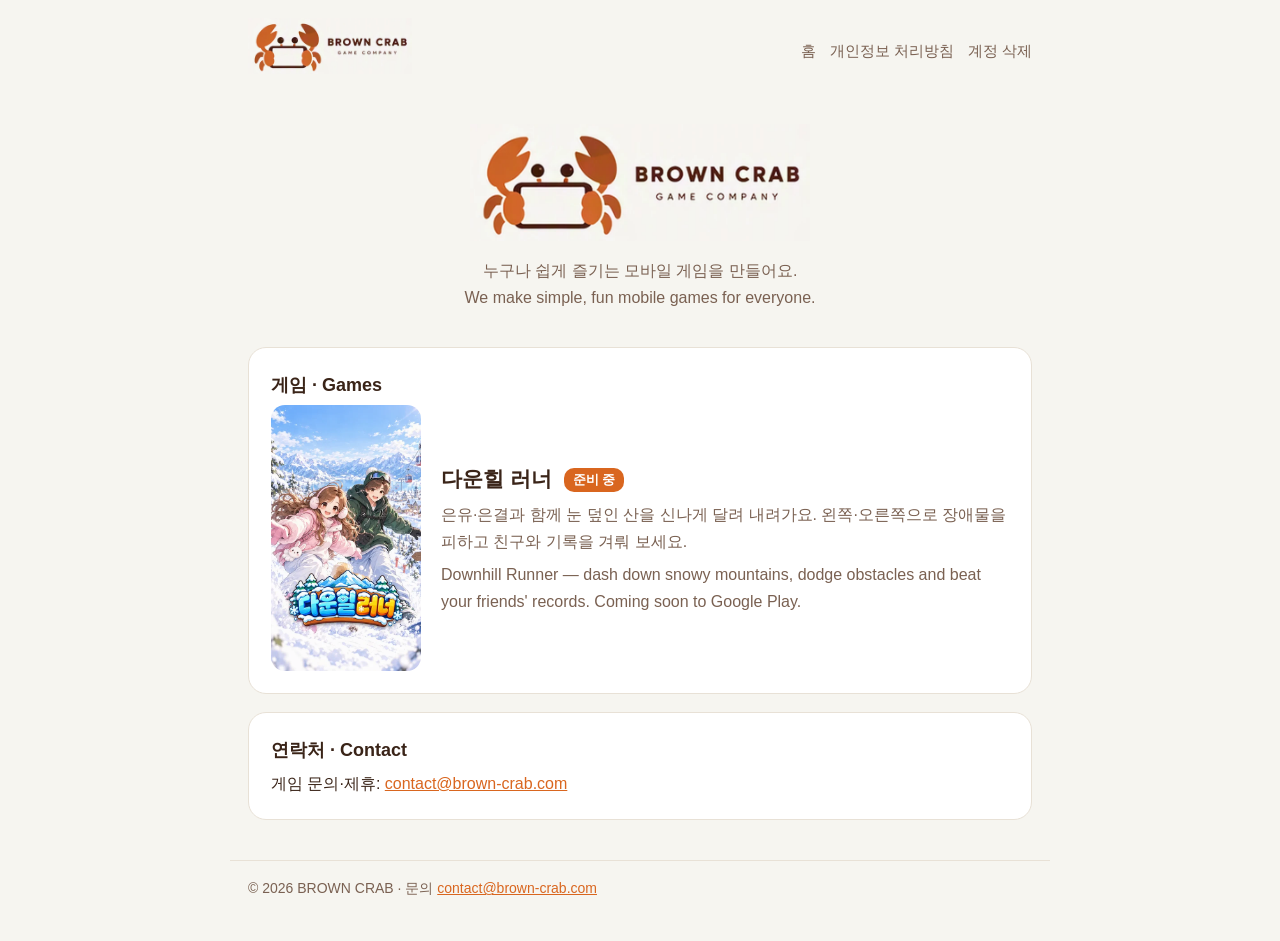
==== index.html @ 07359dce "BROWN CRAB 회사 홈페이지: 소개·개인정보 처리방침·계정 삭제 안내 (brown-crab.com) Co-Authored-By: Claude Opus 5.5 <noreply@" ====
<!doctype html><html lang="ko"><head><meta charset="utf-8"><meta name="viewport" content="width=device-width, initial-scale=1"><link rel="icon" href="img/favicon-32.png"><link rel="apple-touch-icon" href="img/icon-180.png"><link rel="stylesheet" href="style.css">
<title>BROWN CRAB — Game Company</title>
<meta name="description" content="BROWN CRAB은 누구나 쉽게 즐기는 모바일 게임을 만드는 게임 회사예요.">
</head><body><header><a href="./"><img src="img/logo.webp" alt="BROWN CRAB"></a><nav><a href="./">홈</a><a href="privacy.html">개인정보 처리방침</a><a href="delete.html">계정 삭제</a></nav></header>
<main>
<section class="hero"><img src="img/logo.webp" alt="BROWN CRAB GAME COMPANY"><p>누구나 쉽게 즐기는 모바일 게임을 만들어요.<br>We make simple, fun mobile games for everyone.</p></section>
<section class="card"><h2 style="margin-top:0">게임 · Games</h2>
<div class="game"><img src="img/downhill.webp" alt="다운힐 러너"><div><h3>다운힐 러너 <span class="tag">준비 중</span></h3><p>은유·은결과 함께 눈 덮인 산을 신나게 달려 내려가요. 왼쪽·오른쪽으로 장애물을 피하고 친구와 기록을 겨뤄 보세요.</p><p style="margin-top:6px">Downhill Runner — dash down snowy mountains, dodge obstacles and beat your friends' records. Coming soon to Google Play.</p></div></div>
</section>
<section class="card"><h2 style="margin-top:0">연락처 · Contact</h2><p style="margin:0">게임 문의·제휴: <a href="mailto:contact@brown-crab.com">contact@brown-crab.com</a></p></section>
</main><footer>© 2026 BROWN CRAB · 문의 <a href="mailto:contact@brown-crab.com">contact@brown-crab.com</a></footer></body></html>
---- style.css ----
:root{--bg:#F6F5F0;--ink:#3A2418;--sub:#7A6152;--accent:#D9661F;--card:#fff;--line:#E8E1D6}
*{box-sizing:border-box}
body{margin:0;background:var(--bg);color:var(--ink);font:16px/1.7 -apple-system,BlinkMacSystemFont,'Apple SD Gothic Neo','Noto Sans KR',sans-serif;word-break:keep-all}
a{color:var(--accent)}
header,main,footer{max-width:820px;margin:0 auto;padding:0 18px}
header{display:flex;align-items:center;justify-content:space-between;gap:12px;padding-top:18px;padding-bottom:6px}
header img{height:56px;width:auto}
nav a{margin-left:14px;color:var(--sub);text-decoration:none;font-size:15px}
nav a:hover{color:var(--accent)}
.hero{text-align:center;padding:36px 0 18px}
.hero img{width:340px;max-width:90%}
.hero p{color:var(--sub);margin:8px 0 0}
.card{background:var(--card);border:1px solid var(--line);border-radius:18px;padding:22px;margin:18px 0}
.game{display:flex;gap:20px;align-items:center}
.game img{width:150px;border-radius:14px;flex:none}
.game h3{margin:0 0 4px;font-size:21px}
.game p{margin:0;color:var(--sub)}
.tag{display:inline-block;font-size:13px;color:#fff;background:var(--accent);border-radius:10px;padding:1px 9px;margin-left:6px;vertical-align:2px}
h1{font-size:24px;margin:24px 0 4px}
h2{font-size:18px;margin:26px 0 4px}
.doc p,.doc li{color:#4A3529}
.doc ul{padding-left:20px;margin:4px 0}
.upd{color:var(--sub);font-size:14px}
footer{color:var(--sub);font-size:14px;border-top:1px solid var(--line);margin-top:40px;padding-top:16px;padding-bottom:40px}
@media (max-width:520px){.game{flex-direction:column;text-align:center}.game img{width:200px}header img{height:44px}nav a{margin-left:10px;font-size:14px}}
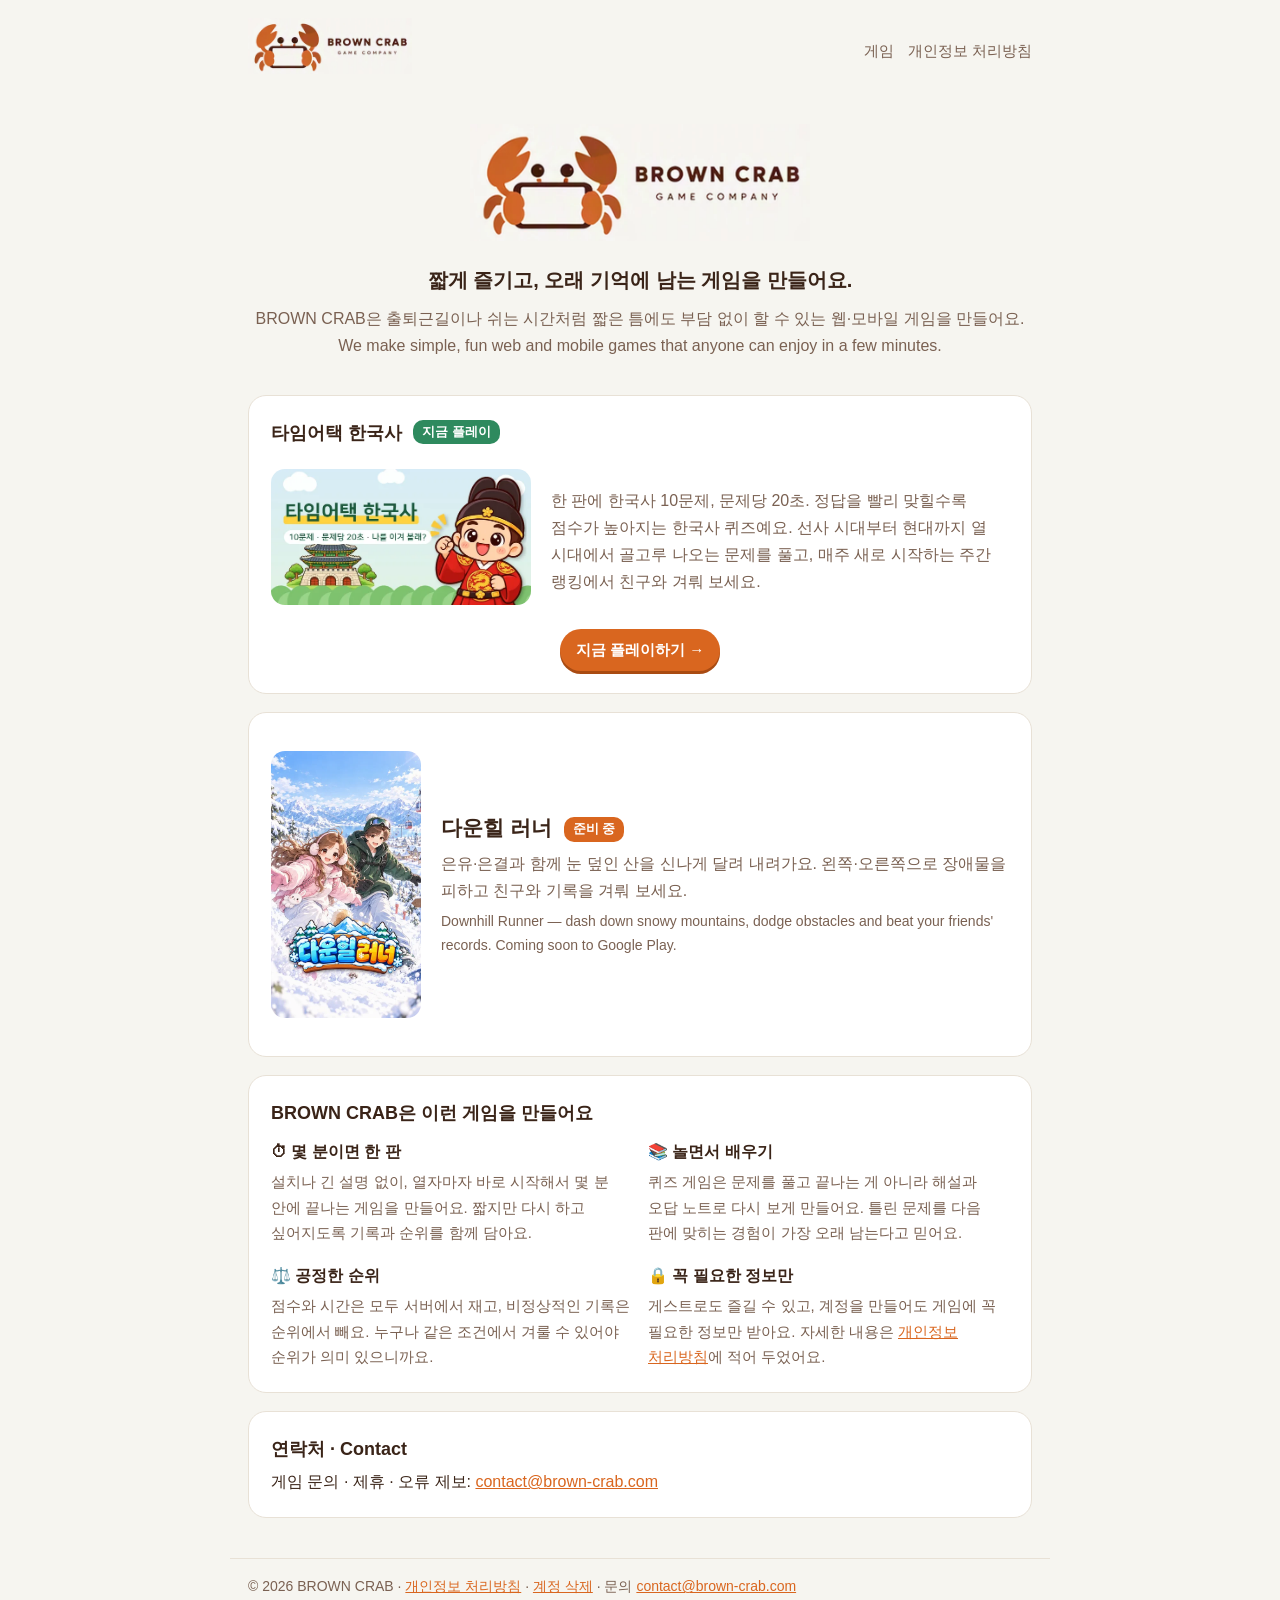
==== commit c7485ca9: "첫 화면 보강: 회사 소개, 타임어택 한국사 카드(지금 플레이), 다운힐 러너, 만드는 게임 소개 Co-Authored-By: Claude Opus 5.5 <noreply@anth" ====
--- a/index.html
+++ b/index.html
@@ -1,11 +1,32 @@
-<!doctype html><html lang="ko"><head><meta charset="utf-8"><meta name="viewport" content="width=device-width, initial-scale=1"><link rel="icon" href="img/favicon-32.png"><link rel="apple-touch-icon" href="img/icon-180.png"><link rel="stylesheet" href="style.css">
+<!doctype html><html lang="ko"><head><meta charset="utf-8"><meta name="google-adsense-account" content="ca-pub-8824642278407065"><meta name="viewport" content="width=device-width, initial-scale=1"><link rel="icon" href="img/favicon-32.png"><link rel="apple-touch-icon" href="img/icon-180.png"><link rel="stylesheet" href="style.css">
 <title>BROWN CRAB — Game Company</title>
-<meta name="description" content="BROWN CRAB은 누구나 쉽게 즐기는 모바일 게임을 만드는 게임 회사예요.">
-</head><body><header><a href="./"><img src="img/logo.webp" alt="BROWN CRAB"></a><nav><a href="./">홈</a><a href="privacy.html">개인정보 처리방침</a><a href="delete.html">계정 삭제</a></nav></header>
+<meta name="description" content="BROWN CRAB은 누구나 쉽게 즐기는 웹·모바일 게임을 만들어요. 한국사 퀴즈 '타임어택 한국사'를 지금 바로 할 수 있고, 눈길 달리기 '다운힐 러너'를 준비하고 있어요.">
+<meta property="og:type" content="website"><meta property="og:site_name" content="BROWN CRAB"><meta property="og:title" content="BROWN CRAB — Game Company"><meta property="og:description" content="누구나 쉽게 즐기는 웹·모바일 게임을 만들어요."><meta property="og:url" content="https://brown-crab.com/"><meta property="og:image" content="https://brown-crab.com/img/takh.webp">
+</head><body><header><a href="./"><img src="img/logo.webp" alt="BROWN CRAB"></a><nav><a href="#games">게임</a><a href="privacy.html">개인정보 처리방침</a></nav></header>
 <main>
-<section class="hero"><img src="img/logo.webp" alt="BROWN CRAB GAME COMPANY"><p>누구나 쉽게 즐기는 모바일 게임을 만들어요.<br>We make simple, fun mobile games for everyone.</p></section>
-<section class="card"><h2 style="margin-top:0">게임 · Games</h2>
-<div class="game"><img src="img/downhill.webp" alt="다운힐 러너"><div><h3>다운힐 러너 <span class="tag">준비 중</span></h3><p>은유·은결과 함께 눈 덮인 산을 신나게 달려 내려가요. 왼쪽·오른쪽으로 장애물을 피하고 친구와 기록을 겨뤄 보세요.</p><p style="margin-top:6px">Downhill Runner — dash down snowy mountains, dodge obstacles and beat your friends' records. Coming soon to Google Play.</p></div></div>
+
+<section class="hero"><img src="img/logo.webp" alt="BROWN CRAB GAME COMPANY">
+<p class="lead">짧게 즐기고, 오래 기억에 남는 게임을 만들어요.</p>
+<p>BROWN CRAB은 출퇴근길이나 쉬는 시간처럼 짧은 틈에도 부담 없이 할 수 있는 웹·모바일 게임을 만들어요.<br>We make simple, fun web and mobile games that anyone can enjoy in a few minutes.</p></section>
+
+<section class="card takh" id="games"><h2 class="h">타임어택 한국사 <span class="tag live">지금 플레이</span></h2>
+<div class="game big"><a href="https://takh.brown-crab.com/"><img src="img/takh.webp" alt="타임어택 한국사"></a><div>
+<p>한 판에 한국사 10문제, 문제당 20초. 정답을 빨리 맞힐수록 점수가 높아지는 한국사 퀴즈예요. 선사 시대부터 현대까지 열 시대에서 골고루 나오는 문제를 풀고, 매주 새로 시작하는 주간 랭킹에서 친구와 겨뤄 보세요.</p>
+</div></div>
+<div class="play-row"><a class="cta sm" href="https://takh.brown-crab.com/">지금 플레이하기 →</a></div>
 </section>
-<section class="card"><h2 style="margin-top:0">연락처 · Contact</h2><p style="margin:0">게임 문의·제휴: <a href="mailto:contact@brown-crab.com">contact@brown-crab.com</a></p></section>
-</main><footer>© 2026 BROWN CRAB · 문의 <a href="mailto:contact@brown-crab.com">contact@brown-crab.com</a></footer></body></html>
+
+<section class="card">
+<div class="game"><img src="img/downhill.webp" alt="다운힐 러너"><div><h3>다운힐 러너 <span class="tag">준비 중</span></h3><p>은유·은결과 함께 눈 덮인 산을 신나게 달려 내려가요. 왼쪽·오른쪽으로 장애물을 피하고 친구와 기록을 겨뤄 보세요.</p><p class="en">Downhill Runner — dash down snowy mountains, dodge obstacles and beat your friends' records. Coming soon to Google Play.</p></div></div>
+</section>
+
+<section class="card"><h2 class="h">BROWN CRAB은 이런 게임을 만들어요</h2>
+<div class="pillars">
+<div><b>⏱ 몇 분이면 한 판</b><p>설치나 긴 설명 없이, 열자마자 바로 시작해서 몇 분 안에 끝나는 게임을 만들어요. 짧지만 다시 하고 싶어지도록 기록과 순위를 함께 담아요.</p></div>
+<div><b>📚 놀면서 배우기</b><p>퀴즈 게임은 문제를 풀고 끝나는 게 아니라 해설과 오답 노트로 다시 보게 만들어요. 틀린 문제를 다음 판에 맞히는 경험이 가장 오래 남는다고 믿어요.</p></div>
+<div><b>⚖️ 공정한 순위</b><p>점수와 시간은 모두 서버에서 재고, 비정상적인 기록은 순위에서 빼요. 누구나 같은 조건에서 겨룰 수 있어야 순위가 의미 있으니까요.</p></div>
+<div><b>🔒 꼭 필요한 정보만</b><p>게스트로도 즐길 수 있고, 계정을 만들어도 게임에 꼭 필요한 정보만 받아요. 자세한 내용은 <a href="privacy.html">개인정보 처리방침</a>에 적어 두었어요.</p></div>
+</div></section>
+
+<section class="card"><h2 class="h">연락처 · Contact</h2><p style="margin:0">게임 문의 · 제휴 · 오류 제보: <a href="mailto:contact@brown-crab.com">contact@brown-crab.com</a></p></section>
+</main><footer>© 2026 BROWN CRAB · <a href="privacy.html">개인정보 처리방침</a> · <a href="delete.html">계정 삭제</a> · 문의 <a href="mailto:contact@brown-crab.com">contact@brown-crab.com</a></footer></body></html>
--- a/style.css
+++ b/style.css
@@ -23,3 +23,40 @@
 .upd{color:var(--sub);font-size:14px}
 footer{color:var(--sub);font-size:14px;border-top:1px solid var(--line);margin-top:40px;padding-top:16px;padding-bottom:40px}
 @media (max-width:520px){.game{flex-direction:column;text-align:center}.game img{width:200px}header img{height:44px}nav a{margin-left:10px;font-size:14px}}
+.hero .lead{font-size:20px;font-weight:800;color:var(--ink);margin-top:14px}
+.cta{display:inline-block;margin-top:18px;padding:12px 22px;border-radius:999px;background:var(--accent);color:#fff;font-weight:800;text-decoration:none;box-shadow:0 3px 0 #A94B12}
+.cta:hover{filter:brightness(1.05)}
+.h{margin-top:0}
+.sub{color:var(--sub);font-size:14px}
+.en{margin-top:6px!important;font-size:14px}
+.pillars{display:grid;grid-template-columns:1fr 1fr;gap:16px;margin-top:10px}
+.pillars b{font-size:16px}
+.pillars p{margin:4px 0 0;color:var(--sub);font-size:15px}
+.game{padding:16px 0;border-top:1px solid var(--line)}
+.game:first-of-type{border-top:0}
+.game.big{align-items:flex-start}
+.game.big img{width:260px}
+.game p+p{margin-top:8px}
+.feat{margin:10px 0;padding-left:18px;color:var(--sub);font-size:15px}
+.feat li{margin:3px 0}
+.tag.live{background:#2E8A5E}
+.ph{width:150px;height:110px;flex:none;border-radius:14px;background:#FCEFE3;display:grid;place-items:center;font-size:52px}
+.eras{margin:12px 0;padding-left:22px}
+.eras li{margin:10px 0}
+.eras b{display:block;font-size:16px}
+.eras span{color:var(--sub);font-size:15px}
+.steps{padding-left:20px;color:var(--sub)}
+.steps li{margin:8px 0}
+.steps b{color:var(--ink)}
+details{border-top:1px solid var(--line);padding:10px 0}
+details:first-of-type{border-top:0}
+summary{cursor:pointer;font-weight:700}
+details p{margin:6px 0 0;color:var(--sub)}
+@media (max-width:620px){.pillars{grid-template-columns:1fr}.game.big img{width:100%}.ph{width:200px}nav a{margin-left:8px;font-size:13px}header{flex-wrap:wrap}}
+.cta.sm{margin-top:4px;padding:8px 16px;font-size:15px}
+@media (max-width:520px){.game.big{text-align:left;align-items:stretch}.game.big h3{text-align:center}.game.big .en{text-align:left}}
+/* 타임어택 한국사 카드: 그림·글 위아래 가운데, 버튼은 카드 가로 가운데 */
+.takh .game.big{align-items:center;padding-bottom:0}
+.takh .play-row{text-align:center;margin-top:16px}
+.takh .play-row .cta{margin-top:0}
+.takh .h .tag{vertical-align:3px}
